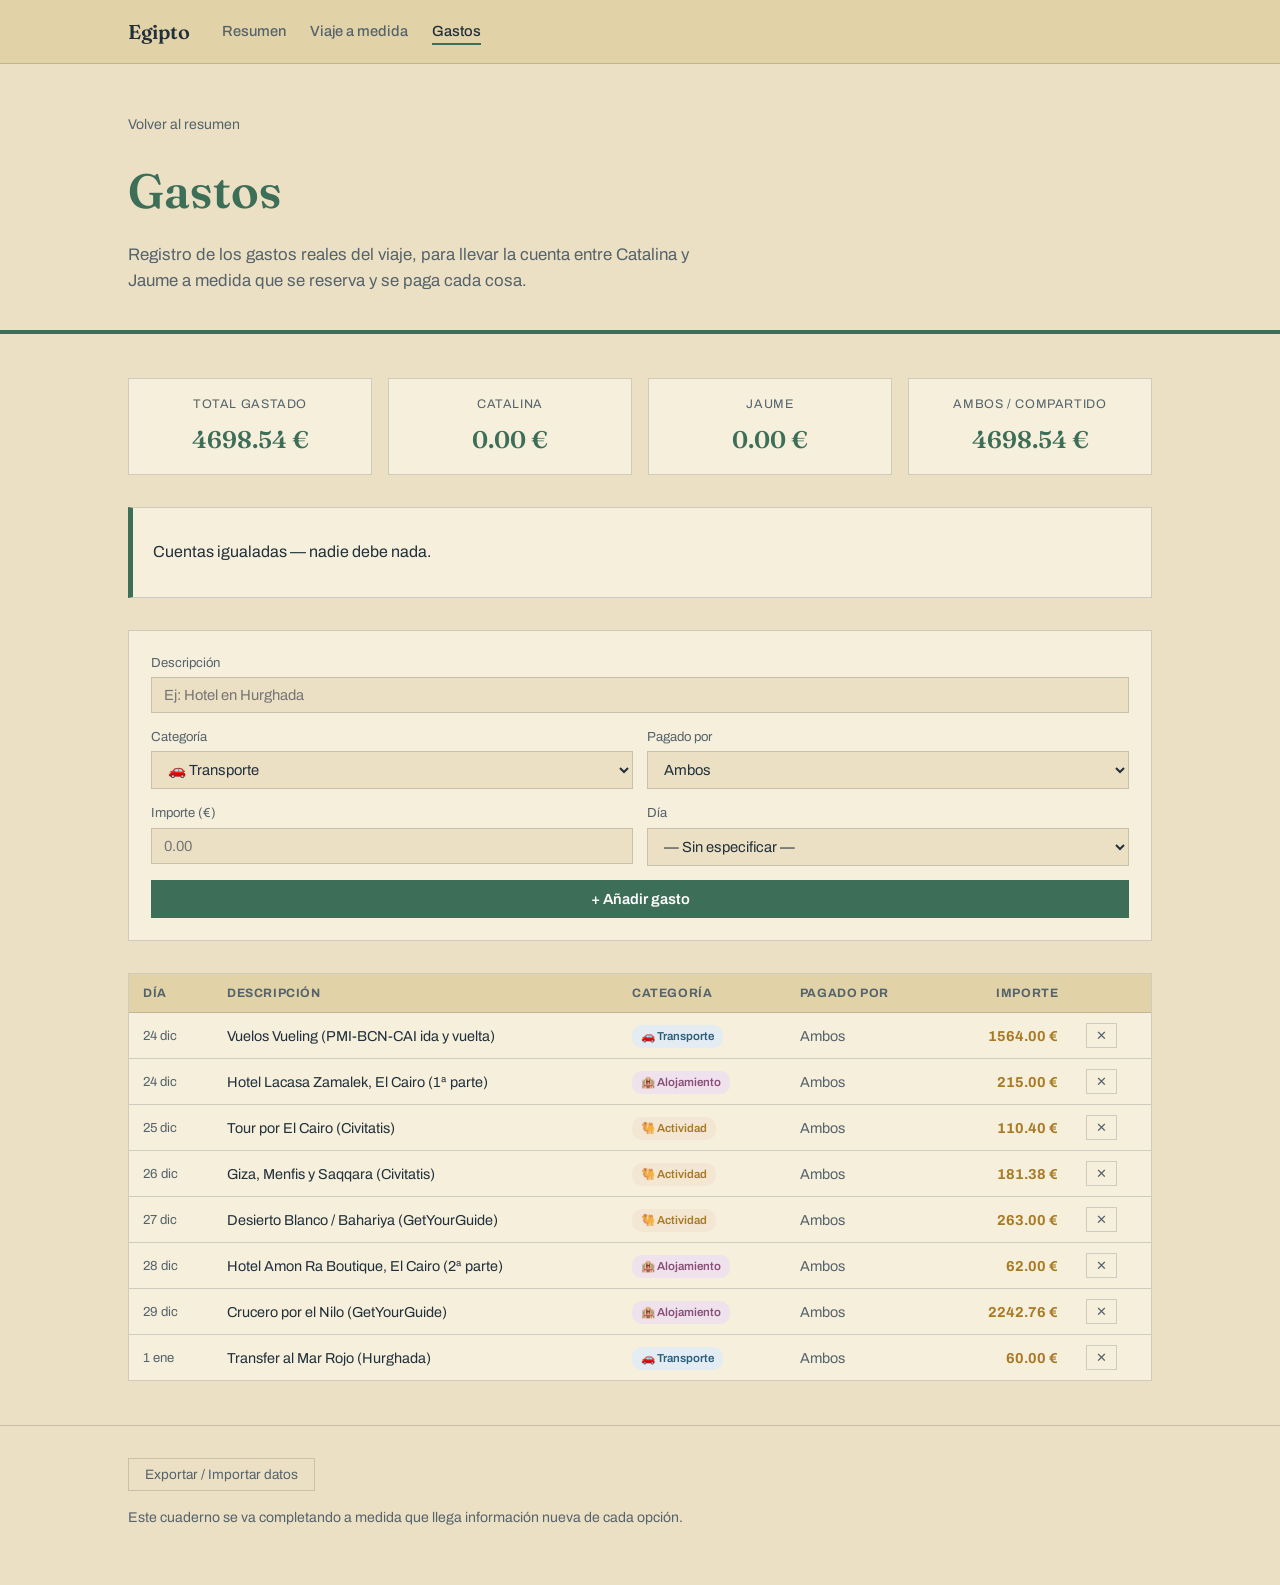
==== gastos.html @ d725f5ef "changes" ====
<!DOCTYPE html>
<html lang="es">
<head>
<meta charset="UTF-8">
<meta name="viewport" content="width=device-width, initial-scale=1.0">
<title>Gastos — Egipto</title>
<link rel="preconnect" href="https://fonts.googleapis.com">
<link rel="preconnect" href="https://fonts.gstatic.com" crossorigin>
<link href="https://fonts.googleapis.com/css2?family=Fraunces:opsz,wght@9..144,300;9..144,500;9..144,600;9..144,700&family=Archivo:wght@400;500;600;700&display=swap" rel="stylesheet">
<link rel="stylesheet" href="styles.css">
</head>
<body>

  <nav class="topnav">
    <div class="wrap nav-inner">
      <a class="brand" href="index.html">Egipto</a>
      <ul>
        <li><a class="page-link" href="index.html">Resumen</a></li>
        <li><a class="page-link" href="viaje-a-medida.html" style="--accent: var(--carnelian)">Viaje a medida</a></li>
        <li><a class="page-link active" href="gastos.html" style="--accent: var(--malachite)">Gastos</a></li>
      </ul>
    </div>
  </nav>

  <header class="detail-hero" style="--accent: var(--malachite)">
    <div class="wrap">
      <a class="back" href="index.html">Volver al resumen</a>
      <h1>Gastos</h1>
      <p class="lede">Registro de los gastos reales del viaje, para llevar la cuenta entre Catalina y Jaume a medida que se reserva y se paga cada cosa.</p>
    </div>
  </header>

  <section class="detail-section">
    <div class="wrap">

      <div class="gastos-stats" id="gastos-stats" style="--accent: var(--malachite)">
        <div class="gasto-stat">
          <div class="stat-label">Total gastado</div>
          <div class="stat-val" id="stat-total">0 €</div>
        </div>
        <div class="gasto-stat">
          <div class="stat-label">Catalina</div>
          <div class="stat-val" id="stat-cata">0 €</div>
        </div>
        <div class="gasto-stat">
          <div class="stat-label">Jaume</div>
          <div class="stat-val" id="stat-jaume">0 €</div>
        </div>
        <div class="gasto-stat">
          <div class="stat-label">Ambos / compartido</div>
          <div class="stat-val" id="stat-ambos">0 €</div>
        </div>
      </div>

      <div class="settle-box" id="settle-box" style="--accent: var(--malachite)">
        <p id="settle-text">Añade gastos para calcular quién debe dinero a quién.</p>
      </div>

      <div class="gastos-form" style="--accent: var(--malachite)">
        <div class="full">
          <label>Descripción</label>
          <input type="text" id="g-desc" placeholder="Ej: Hotel en Hurghada">
        </div>
        <div>
          <label>Categoría</label>
          <select id="g-cat">
            <option value="transporte">🚗 Transporte</option>
            <option value="alojamiento">🏨 Alojamiento</option>
            <option value="actividad">🐫 Actividad / Entrada</option>
            <option value="comida">🍽️ Comida</option>
            <option value="compras">🛍️ Compras</option>
            <option value="otro">📦 Otro</option>
          </select>
        </div>
        <div>
          <label>Pagado por</label>
          <select id="g-quien">
            <option value="ambos">Ambos</option>
            <option value="cata">Catalina</option>
            <option value="jaume">Jaume</option>
          </select>
        </div>
        <div>
          <label>Importe (€)</label>
          <input type="number" id="g-importe" placeholder="0.00" min="0" step="0.01">
        </div>
        <div>
          <label>Día</label>
          <select id="g-dia">
            <option value="">— Sin especificar —</option>
            <option value="24 dic">24 dic — Llegada a El Cairo</option>
            <option value="25 dic">25 dic — Tour por El Cairo</option>
            <option value="26 dic">26 dic — Giza, Menfis y Saqqara</option>
            <option value="27 dic">27 dic — Salida al desierto</option>
            <option value="28 dic">28 dic — Regreso a El Cairo</option>
            <option value="29 dic">29 dic — Comienzo del crucero</option>
            <option value="30 dic">30 dic — Crucero por el Nilo</option>
            <option value="31 dic">31 dic — Crucero por el Nilo</option>
            <option value="1 ene">1 ene — Traslado a Hurghada</option>
            <option value="2 ene">2 ene — Hurghada (quad)</option>
            <option value="3 ene">3 ene — Hurghada (snorkel)</option>
            <option value="4 ene">4 ene — Hurghada</option>
            <option value="5 ene">5 ene — Vuelo de regreso</option>
          </select>
        </div>
        <div class="full">
          <button class="btn-add" onclick="addGasto()">+ Añadir gasto</button>
        </div>
      </div>

      <div class="gastos-table-wrap">
        <table class="gastos-table">
          <thead>
            <tr>
              <th>Día</th>
              <th>Descripción</th>
              <th>Categoría</th>
              <th>Pagado por</th>
              <th style="text-align:right;">Importe</th>
              <th></th>
            </tr>
          </thead>
          <tbody id="gastos-body"></tbody>
        </table>
        <div id="empty-gastos" class="empty-gastos">Aún no hay gastos registrados.</div>
      </div>

    </div>
  </section>

  <footer>
    <div class="wrap">
      <button class="sync-toggle" onclick="toggleSync()">Exportar / Importar datos</button>
      <div id="sync-panel" hidden>
        <div class="sync-box">
          <div class="sync-col">
            <p class="sync-label">Exportar — copia este texto y guárdalo o envíatelo</p>
            <textarea id="export-area" readonly rows="5" placeholder="Pulsa el botón para generar..."></textarea>
            <div style="display:flex; gap:8px; margin-top:8px;">
              <button class="btn-sync" onclick="doExport()">Generar</button>
              <button class="btn-sync" onclick="copyExport()">Copiar</button>
            </div>
          </div>
          <div class="sync-col">
            <p class="sync-label">Importar — pega aquí los datos del otro dispositivo</p>
            <textarea id="import-area" rows="5" placeholder="Pega aquí el texto exportado..."></textarea>
            <div style="margin-top:8px;">
              <button class="btn-sync btn-import" onclick="doImport()">Importar y aplicar</button>
            </div>
          </div>
        </div>
      </div>
      <p style="margin-top:16px;">Este cuaderno se va completando a medida que llega información nueva de cada opción.</p>
    </div>
  </footer>

<script>
const GASTOS_KEY = 'egipto_gastos';

const GASTOS_SEED = [
  { id: 1, desc: 'Vuelos Vueling (PMI-BCN-CAI ida y vuelta)', cat: 'transporte', quien: 'ambos', importe: 1564.00, dia: '24 dic' },
  { id: 2, desc: 'Hotel Lacasa Zamalek, El Cairo (1ª parte)', cat: 'alojamiento', quien: 'ambos', importe: 215.00, dia: '24 dic' },
  { id: 3, desc: 'Tour por El Cairo (Civitatis)', cat: 'actividad', quien: 'ambos', importe: 110.40, dia: '25 dic' },
  { id: 4, desc: 'Giza, Menfis y Saqqara (Civitatis)', cat: 'actividad', quien: 'ambos', importe: 181.38, dia: '26 dic' },
  { id: 5, desc: 'Desierto Blanco / Bahariya (GetYourGuide)', cat: 'actividad', quien: 'ambos', importe: 263.00, dia: '27 dic' },
  { id: 6, desc: 'Hotel Amon Ra Boutique, El Cairo (2ª parte)', cat: 'alojamiento', quien: 'ambos', importe: 62.00, dia: '28 dic' },
  { id: 7, desc: 'Crucero por el Nilo (GetYourGuide)', cat: 'alojamiento', quien: 'ambos', importe: 2242.76, dia: '29 dic' },
  { id: 8, desc: 'Transfer al Mar Rojo (Hurghada)', cat: 'transporte', quien: 'ambos', importe: 60.00, dia: '1 ene' },
];

function getGastos() {
  const stored = localStorage.getItem(GASTOS_KEY);
  if (stored === null) {
    saveGastos(GASTOS_SEED);
    return GASTOS_SEED;
  }
  return JSON.parse(stored);
}
function saveGastos(arr) {
  localStorage.setItem(GASTOS_KEY, JSON.stringify(arr));
}

const CAT_LABELS = {
  comida: '🍽️ Comida', transporte: '🚗 Transporte', actividad: '🐫 Actividad',
  alojamiento: '🏨 Alojamiento', compras: '🛍️ Compras', otro: '📦 Otro'
};
const QUIEN_LABELS = { ambos: 'Ambos', cata: 'Catalina', jaume: 'Jaume' };

function addGasto() {
  const desc = document.getElementById('g-desc').value.trim();
  const cat = document.getElementById('g-cat').value;
  const quien = document.getElementById('g-quien').value;
  const importe = parseFloat(document.getElementById('g-importe').value);
  const dia = document.getElementById('g-dia').value;
  if (!desc || isNaN(importe) || importe <= 0) {
    alert('Añade una descripción y un importe válido.');
    return;
  }
  const gastos = getGastos();
  gastos.push({ id: Date.now(), desc, cat, quien, importe, dia });
  saveGastos(gastos);
  document.getElementById('g-desc').value = '';
  document.getElementById('g-importe').value = '';
  document.getElementById('g-dia').value = '';
  renderGastos();
}
function deleteGasto(id) {
  saveGastos(getGastos().filter(g => g.id !== id));
  renderGastos();
}
function renderGastos() {
  const gastos = getGastos();
  const body = document.getElementById('gastos-body');
  const empty = document.getElementById('empty-gastos');
  body.innerHTML = '';
  empty.style.display = gastos.length === 0 ? 'block' : 'none';

  let total = 0, cata = 0, jaume = 0, ambos = 0;
  gastos.forEach(g => {
    total += g.importe;
    if (g.quien === 'cata') cata += g.importe;
    else if (g.quien === 'jaume') jaume += g.importe;
    else ambos += g.importe;

    const tr = document.createElement('tr');
    tr.innerHTML = `
      <td style="color:var(--ink-soft); font-size:0.82rem;">${g.dia || '—'}</td>
      <td>${g.desc}</td>
      <td><span class="cat-badge cat-${g.cat}">${CAT_LABELS[g.cat]}</span></td>
      <td style="color:var(--ink-soft);">${QUIEN_LABELS[g.quien]}</td>
      <td style="text-align:right; font-weight:700; color: var(--ochre);">${g.importe.toFixed(2)} €</td>
      <td><button class="btn-del" onclick="deleteGasto(${g.id})">✕</button></td>
    `;
    body.appendChild(tr);
  });

  const fmt = n => n.toFixed(2) + ' €';
  document.getElementById('stat-total').textContent = fmt(total);
  document.getElementById('stat-cata').textContent = fmt(cata);
  document.getElementById('stat-jaume').textContent = fmt(jaume);
  document.getElementById('stat-ambos').textContent = fmt(ambos);

  renderSettle(cata, jaume);
}

function renderSettle(cata, jaume) {
  const settleText = document.getElementById('settle-text');
  const diff = cata - jaume;
  const settle = Math.abs(diff) / 2;
  if (settle < 0.005) {
    settleText.innerHTML = 'Cuentas igualadas — nadie debe nada.';
  } else if (diff > 0) {
    settleText.innerHTML = `<strong>Jaume</strong> debe <strong>${settle.toFixed(2)} €</strong> a <strong>Catalina</strong>.`;
  } else {
    settleText.innerHTML = `<strong>Catalina</strong> debe <strong>${settle.toFixed(2)} €</strong> a <strong>Jaume</strong>.`;
  }
}

function toggleSync() {
  document.getElementById('sync-panel').hidden = !document.getElementById('sync-panel').hidden;
}
function doExport() {
  const v = localStorage.getItem(GASTOS_KEY);
  document.getElementById('export-area').value = v || '[]';
}
function copyExport() {
  const area = document.getElementById('export-area');
  if (!area.value) doExport();
  navigator.clipboard.writeText(area.value).then(() => alert('¡Copiado al portapapeles!')).catch(() => {
    area.select(); document.execCommand('copy'); alert('¡Copiado!');
  });
}
function doImport() {
  const text = document.getElementById('import-area').value.trim();
  if (!text) { alert('Pega primero los datos exportados.'); return; }
  try {
    const data = JSON.parse(text);
    saveGastos(data);
    renderGastos();
    document.getElementById('import-area').value = '';
    alert('✅ Datos importados.');
  } catch (e) {
    alert('❌ El texto no es válido. Asegúrate de copiar el texto completo.');
  }
}

renderGastos();
</script>

</body>
</html>
---- styles.css ----
:root {
  --paper: #ece0c4;
  --paper-deep: #e2d2a8;
  --card: #f5efdc;
  --ink: #21303a;
  --ink-soft: #55636b;
  --line: rgba(33, 48, 58, 0.18);

  --lapis: #2d5d7b;
  --carnelian: #a23e33;
  --malachite: #3c6e58;
  --ochre: #a97a24;
}

* { box-sizing: border-box; }

@media (prefers-reduced-motion: reduce) {
  * { animation: none !important; transition: none !important; }
}

body {
  margin: 0;
  background: var(--paper);
  color: var(--ink);
  font-family: 'Archivo', sans-serif;
  line-height: 1.55;
}

h1, h2, h3 { font-family: 'Fraunces', serif; font-weight: 600; margin: 0; }

a { color: var(--lapis); }

:focus-visible {
  outline: 2px solid var(--ink);
  outline-offset: 3px;
}

.wrap {
  max-width: 1080px;
  margin: 0 auto;
  padding: 0 28px;
}

/* ---------- NAV ---------- */

.topnav {
  background: var(--paper-deep);
  border-bottom: 1px solid var(--line);
  position: sticky;
  top: 0;
  z-index: 10;
}

.nav-inner {
  display: flex;
  align-items: center;
  gap: 32px;
  flex-wrap: wrap;
  padding: 16px 28px;
}

.brand {
  font-family: 'Fraunces', serif;
  font-weight: 600;
  font-size: 1.25rem;
  color: var(--ink);
  text-decoration: none;
  white-space: nowrap;
}

.topnav ul {
  list-style: none;
  display: flex;
  gap: 24px;
  flex-wrap: wrap;
  margin: 0;
  padding: 0;
}

.topnav a.page-link {
  color: var(--ink-soft);
  text-decoration: none;
  font-size: 0.92rem;
  font-weight: 500;
  padding-bottom: 4px;
  border-bottom: 2px solid transparent;
}

.topnav a.page-link:hover { color: var(--ink); }

.topnav a.page-link.active {
  color: var(--ink);
  border-bottom-color: var(--accent, var(--ink));
}

/* ---------- HERO (home) ---------- */

.hero { padding: 64px 0 44px; border-bottom: 1px solid var(--line); }

.hero h1 { font-size: clamp(2.6rem, 6vw, 4.2rem); letter-spacing: -0.01em; }

.hero p {
  max-width: 46ch;
  color: var(--ink-soft);
  font-size: 1.08rem;
  margin: 14px 0 0;
}

.nile { width: 100%; max-width: 640px; height: auto; margin-top: 32px; display: block; }

.updated { margin-top: 24px; font-size: 0.85rem; color: var(--ink-soft); font-style: italic; }

.empty { color: var(--ink-soft); font-style: italic; font-size: 0.9rem !important; }

.detail-link { font-size: 0.9rem; font-weight: 600; text-decoration: none; }
.detail-link:hover { text-decoration: underline; }

/* ---------- DETAIL PAGES ---------- */

.detail-hero {
  padding: 48px 0 36px;
  border-bottom: 4px solid var(--accent);
}

.detail-hero .back {
  display: inline-block;
  font-size: 0.88rem;
  color: var(--ink-soft);
  text-decoration: none;
  margin-bottom: 18px;
}
.detail-hero .back:hover { color: var(--ink); }

.detail-hero h1 { font-size: clamp(2rem, 5vw, 3rem); color: var(--accent); }

.detail-hero .lede {
  max-width: 60ch;
  color: var(--ink-soft);
  font-size: 1.05rem;
  margin: 14px 0 0;
}

.detail-meta {
  display: flex;
  flex-wrap: wrap;
  gap: 32px;
  margin-top: 26px;
}

.detail-meta .label { font-size: 0.78rem; color: var(--ink-soft); margin: 0 0 3px; }
.detail-meta .value { font-size: 1.15rem; font-weight: 600; }

.detail-section { padding: 44px 0; border-bottom: 1px solid var(--line); }
.detail-section:last-of-type { border-bottom: none; }
.detail-section h2 { font-size: 1.4rem; margin-bottom: 20px; }

.day-list { list-style: none; margin: 0; padding: 0; }

.day-list li {
  display: grid;
  grid-template-columns: 120px 1fr;
  gap: 20px;
  padding: 16px 0;
  border-top: 1px solid var(--line);
}
.day-list li:first-child { border-top: none; }

.day-list .day-date {
  font-weight: 600;
  color: var(--accent);
  font-size: 0.9rem;
}

.day-list .day-title { font-weight: 600; margin: 0 0 4px; }
.day-list .day-body { margin: 0; color: var(--ink-soft); font-size: 0.94rem; }

@media (max-width: 620px) {
  .day-list li { grid-template-columns: 1fr; gap: 4px; }
}

.two-col {
  display: grid;
  grid-template-columns: 1fr 1fr;
  gap: 28px;
}
@media (max-width: 620px) { .two-col { grid-template-columns: 1fr; } }

.two-col h3 { font-size: 1rem; margin-bottom: 10px; }
.two-col ul { margin: 0; padding-left: 20px; }
.two-col li { margin-bottom: 6px; font-size: 0.94rem; }

.optionals-grid {
  display: grid;
  grid-template-columns: repeat(2, 1fr);
  gap: 18px;
}
@media (max-width: 720px) { .optionals-grid { grid-template-columns: 1fr; } }

.optional-card {
  background: var(--card);
  border: 1px solid var(--line);
  padding: 16px 18px;
}
.optional-card .opt-head {
  display: flex;
  justify-content: space-between;
  align-items: baseline;
  gap: 12px;
  margin-bottom: 6px;
}
.optional-card h3 { font-size: 1rem; }
.optional-card .price { font-weight: 600; color: var(--accent); white-space: nowrap; }
.optional-card p { margin: 0; font-size: 0.9rem; color: var(--ink-soft); }

.price-table { width: 100%; border-collapse: collapse; font-size: 0.95rem; }
.price-table td { padding: 8px 0; border-bottom: 1px solid var(--line); }
.price-table td:last-child { text-align: right; font-weight: 600; }
.price-table tr.total td { font-weight: 700; font-size: 1.1rem; border-bottom: none; padding-top: 14px; }

.notes-list { margin: 0; padding-left: 20px; }
.notes-list li { margin-bottom: 8px; font-size: 0.94rem; color: var(--ink-soft); }

/* ---------- GASTOS ---------- */

.gastos-stats {
  display: grid;
  grid-template-columns: repeat(auto-fit, minmax(160px, 1fr));
  gap: 16px;
  margin-bottom: 32px;
}

.gasto-stat {
  background: var(--card);
  border: 1px solid var(--line);
  padding: 16px 18px;
  text-align: center;
}

.gasto-stat .stat-label {
  font-size: 0.78rem;
  color: var(--ink-soft);
  text-transform: uppercase;
  letter-spacing: 0.05em;
  margin-bottom: 6px;
}

.gasto-stat .stat-val {
  font-family: 'Fraunces', serif;
  font-size: 1.5rem;
  font-weight: 600;
  color: var(--accent, var(--ink));
}

.settle-box {
  background: var(--card);
  border: 1px solid var(--line);
  border-left: 5px solid var(--accent, var(--malachite));
  padding: 16px 20px;
  margin-bottom: 32px;
  font-size: 1rem;
}
.settle-box strong { color: var(--accent, var(--malachite)); }

.gastos-form {
  background: var(--card);
  border: 1px solid var(--line);
  padding: 22px;
  margin-bottom: 32px;
  display: grid;
  grid-template-columns: 1fr 1fr;
  gap: 14px;
}
.gastos-form .full { grid-column: 1 / -1; }

.gastos-form label {
  font-size: 0.82rem;
  color: var(--ink-soft);
  display: block;
  margin-bottom: 4px;
}

.gastos-form input,
.gastos-form select {
  width: 100%;
  background: var(--paper);
  border: 1px solid var(--line);
  padding: 9px 12px;
  color: var(--ink);
  font-family: 'Archivo', sans-serif;
  font-size: 0.92rem;
  outline: none;
}
.gastos-form input:focus,
.gastos-form select:focus { border-color: var(--accent, var(--ink)); }

.btn-add {
  background: var(--accent, var(--malachite));
  color: #fff;
  border: none;
  padding: 11px 20px;
  font-size: 0.92rem;
  font-weight: 600;
  font-family: 'Archivo', sans-serif;
  cursor: pointer;
  width: 100%;
}
.btn-add:hover { opacity: 0.88; }

.gastos-table-wrap { overflow-x: auto; border: 1px solid var(--line); background: var(--card); }

.gastos-table { width: 100%; border-collapse: collapse; font-size: 0.9rem; min-width: 640px; }

.gastos-table th {
  text-align: left;
  padding: 10px 14px;
  color: var(--ink-soft);
  font-size: 0.76rem;
  text-transform: uppercase;
  letter-spacing: 0.05em;
  border-bottom: 1px solid var(--line);
  background: var(--paper-deep);
}

.gastos-table td { padding: 10px 14px; border-bottom: 1px solid var(--line); vertical-align: middle; }
.gastos-table tr:last-child td { border-bottom: none; }

.cat-badge { display: inline-block; font-size: 0.72rem; padding: 3px 9px; border-radius: 10px; font-weight: 600; }
.cat-comida       { background: #e4efe6; color: #3c6e58; }
.cat-transporte   { background: #e2ecf2; color: #2d5d7b; }
.cat-actividad    { background: #f3e7d4; color: #a97a24; }
.cat-alojamiento  { background: #efe2ec; color: #8a4f78; }
.cat-compras      { background: #f5e0dd; color: #a23e33; }
.cat-otro         { background: #eae6da; color: #55636b; }

.btn-del {
  background: none;
  border: 1px solid var(--line);
  color: var(--ink-soft);
  padding: 4px 9px;
  cursor: pointer;
  font-size: 0.8rem;
}
.btn-del:hover { border-color: var(--carnelian); color: var(--carnelian); }

.empty-gastos { text-align: center; color: var(--ink-soft); font-style: italic; padding: 40px 0; }

.sync-toggle {
  background: none;
  border: 1px solid var(--line);
  color: var(--ink-soft);
  padding: 8px 16px;
  font-size: 0.85rem;
  cursor: pointer;
  font-family: 'Archivo', sans-serif;
}
.sync-toggle:hover { color: var(--ink); }

.sync-box { display: grid; grid-template-columns: 1fr 1fr; gap: 20px; margin-top: 16px; }
@media (max-width: 620px) { .sync-box { grid-template-columns: 1fr; } }

.sync-label { font-size: 0.82rem; color: var(--ink-soft); margin: 0 0 8px; }

.sync-box textarea {
  width: 100%;
  background: var(--paper);
  border: 1px solid var(--line);
  padding: 10px;
  color: var(--ink);
  font-family: monospace;
  font-size: 0.78rem;
  resize: vertical;
}

.btn-sync {
  background: var(--card);
  border: 1px solid var(--line);
  color: var(--ink);
  padding: 8px 14px;
  font-size: 0.85rem;
  cursor: pointer;
  font-family: 'Archivo', sans-serif;
}
.btn-sync:hover { border-color: var(--ink); }
.btn-import { background: var(--malachite); color: #fff; border-color: var(--malachite); }

/* ---------- FOOTER ---------- */

footer { padding: 32px 0 56px; border-top: 1px solid var(--line); }
footer p { color: var(--ink-soft); font-size: 0.88rem; margin: 0; }
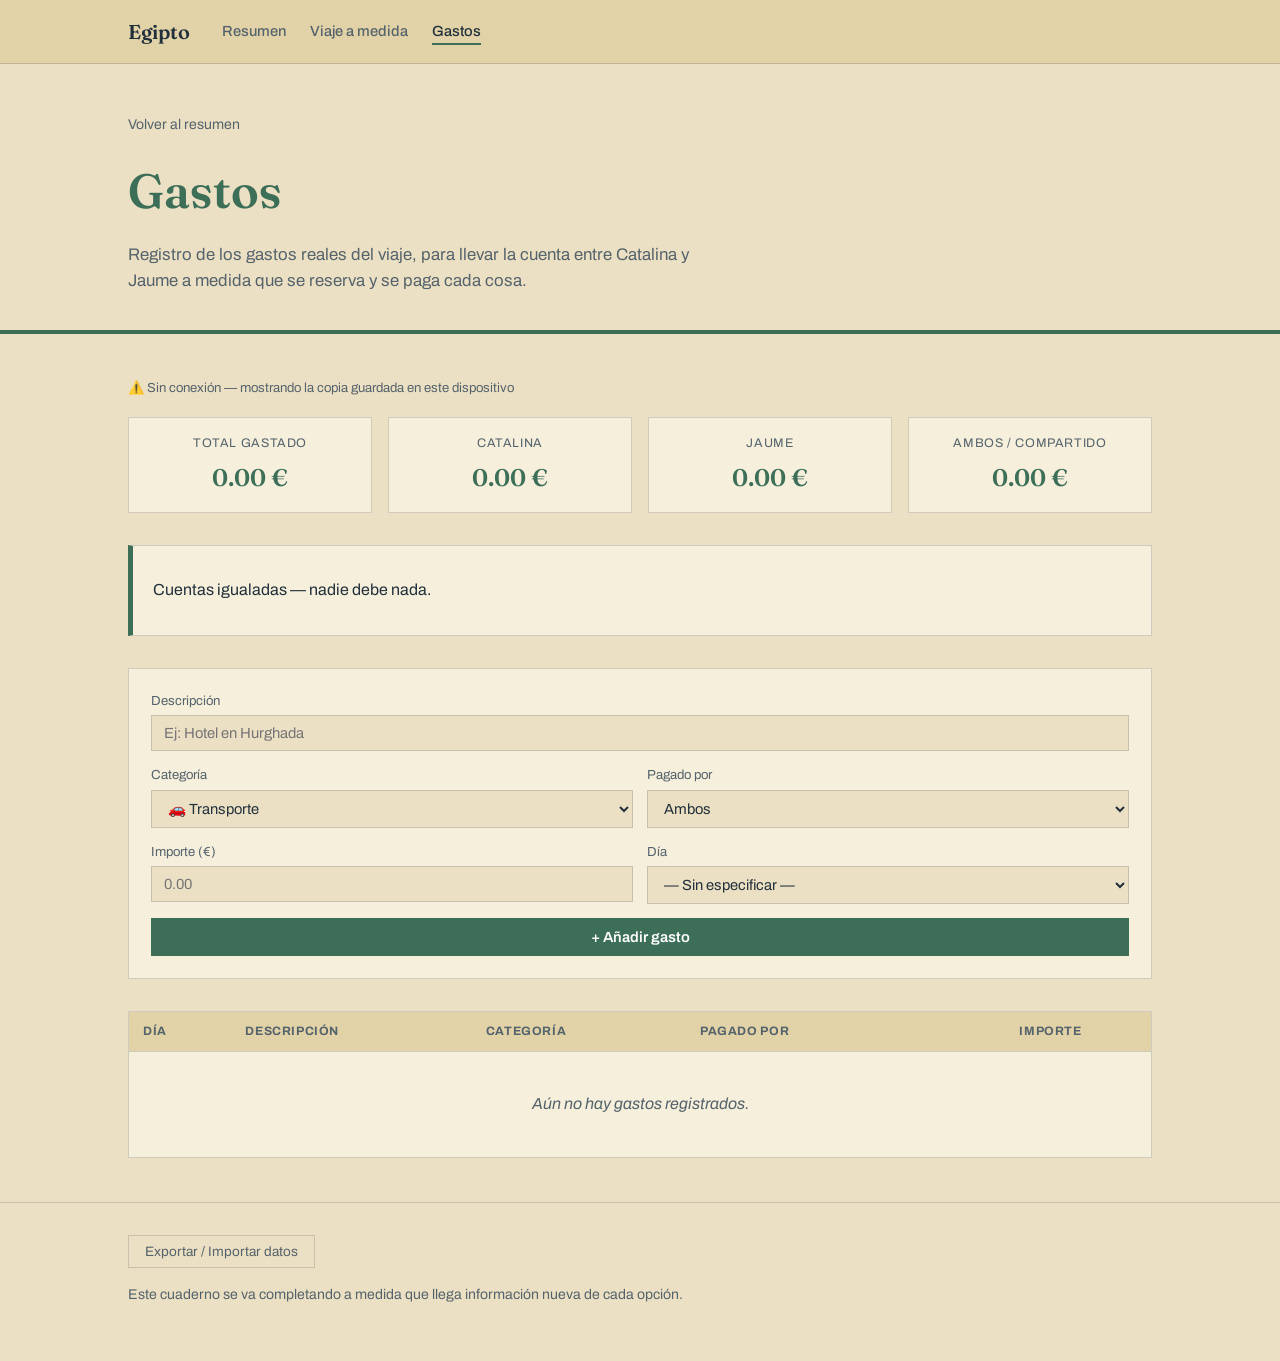
==== commit acf3bcf0: "gastos" ====
--- a/gastos.html
+++ b/gastos.html
@@ -32,6 +32,8 @@
 
   <section class="detail-section">
     <div class="wrap">
+
+      <p class="sync-status" id="sync-status">🔄 Sincronizando…</p>
 
       <div class="gastos-stats" id="gastos-stats" style="--accent: var(--malachite)">
         <div class="gasto-stat">
@@ -157,16 +159,7 @@
 <script>
 const GASTOS_KEY = 'egipto_gastos';
 
-const GASTOS_SEED = [
-  { id: 1, desc: 'Vuelos Vueling (PMI-BCN-CAI ida y vuelta)', cat: 'transporte', quien: 'ambos', importe: 1564.00, dia: '24 dic' },
-  { id: 2, desc: 'Hotel Lacasa Zamalek, El Cairo (1ª parte)', cat: 'alojamiento', quien: 'ambos', importe: 215.00, dia: '24 dic' },
-  { id: 3, desc: 'Tour por El Cairo (Civitatis)', cat: 'actividad', quien: 'ambos', importe: 110.40, dia: '25 dic' },
-  { id: 4, desc: 'Giza, Menfis y Saqqara (Civitatis)', cat: 'actividad', quien: 'ambos', importe: 181.38, dia: '26 dic' },
-  { id: 5, desc: 'Desierto Blanco / Bahariya (GetYourGuide)', cat: 'actividad', quien: 'ambos', importe: 263.00, dia: '27 dic' },
-  { id: 6, desc: 'Hotel Amon Ra Boutique, El Cairo (2ª parte)', cat: 'alojamiento', quien: 'ambos', importe: 62.00, dia: '28 dic' },
-  { id: 7, desc: 'Crucero por el Nilo (GetYourGuide)', cat: 'alojamiento', quien: 'ambos', importe: 2242.76, dia: '29 dic' },
-  { id: 8, desc: 'Transfer al Mar Rojo (Hurghada)', cat: 'transporte', quien: 'ambos', importe: 60.00, dia: '1 ene' },
-];
+const GASTOS_SEED = [];
 
 function getGastos() {
   const stored = localStorage.getItem(GASTOS_KEY);
@@ -203,13 +196,18 @@
   document.getElementById('g-importe').value = '';
   document.getElementById('g-dia').value = '';
   renderGastos();
+  syncNow();
 }
 function deleteGasto(id) {
-  saveGastos(getGastos().filter(g => g.id !== id));
+  const gastos = getGastos();
+  const g = gastos.find(x => x.id === id);
+  if (g) g.deleted = true;
+  saveGastos(gastos);
   renderGastos();
+  syncNow();
 }
 function renderGastos() {
-  const gastos = getGastos();
+  const gastos = getGastos().filter(g => !g.deleted);
   const body = document.getElementById('gastos-body');
   const empty = document.getElementById('empty-gastos');
   body.innerHTML = '';
@@ -275,16 +273,73 @@
   if (!text) { alert('Pega primero los datos exportados.'); return; }
   try {
     const data = JSON.parse(text);
-    saveGastos(data);
+    saveGastos(mergeGastos(getGastos(), data));
     renderGastos();
     document.getElementById('import-area').value = '';
-    alert('✅ Datos importados.');
+    alert('✅ Datos importados y combinados.');
+    syncNow();
   } catch (e) {
     alert('❌ El texto no es válido. Asegúrate de copiar el texto completo.');
   }
 }
 
+/* ---------- Sincronización automática entre dispositivos (jsonbin.io) ---------- */
+
+const JSONBIN_ID = '6a9d3611da38895dfe3f314c';
+const JSONBIN_KEY = '$2a$10$SyL.bKAGgJ6lYQzMZgRiDunkPW7GZPWH2V5Db.rBOTPYkPyAX/IRy';
+const JSONBIN_URL = `https://api.jsonbin.io/v3/b/${JSONBIN_ID}`;
+
+function setSyncStatus(text) {
+  const el = document.getElementById('sync-status');
+  if (el) el.textContent = text;
+}
+
+// Combina dos listas de gastos por id. Un gasto marcado como borrado en
+// cualquiera de las dos copias queda borrado en el resultado, para que
+// sincronizar nunca "resucite" un gasto eliminado en otro dispositivo.
+function mergeGastos(a, b) {
+  const map = new Map();
+  [...a, ...b].forEach(g => {
+    const existing = map.get(g.id);
+    if (!existing) { map.set(g.id, g); return; }
+    map.set(g.id, (existing.deleted || g.deleted) ? { ...existing, ...g, deleted: true } : g);
+  });
+  return Array.from(map.values()).sort((x, y) => x.id - y.id);
+}
+
+async function syncNow() {
+  try {
+    setSyncStatus('🔄 Sincronizando…');
+    const getRes = await fetch(`${JSONBIN_URL}/latest?t=${Date.now()}`, {
+      headers: { 'X-Bin-Meta': 'false' }, cache: 'no-store'
+    });
+    if (!getRes.ok) throw new Error('No se pudo leer la nube');
+    const remoteData = await getRes.json();
+    const remoteGastos = Array.isArray(remoteData.gastos) ? remoteData.gastos : [];
+
+    const merged = mergeGastos(getGastos(), remoteGastos);
+    saveGastos(merged);
+    renderGastos();
+
+    const putRes = await fetch(JSONBIN_URL, {
+      method: 'PUT',
+      headers: { 'Content-Type': 'application/json', 'X-Master-Key': JSONBIN_KEY },
+      body: JSON.stringify({ gastos: merged, updatedAt: Date.now() })
+    });
+    if (!putRes.ok) throw new Error('No se pudo guardar en la nube');
+
+    setSyncStatus('☁️ Sincronizado con Catalina y Jaume');
+  } catch (e) {
+    setSyncStatus('⚠️ Sin conexión — mostrando la copia guardada en este dispositivo');
+  }
+}
+
 renderGastos();
+syncNow();
+setInterval(syncNow, 20000);
+document.addEventListener('visibilitychange', () => {
+  if (document.visibilityState === 'visible') syncNow();
+});
 </script>
 
 </body>
--- a/styles.css
+++ b/styles.css
@@ -222,6 +222,12 @@
 
 /* ---------- GASTOS ---------- */
 
+.sync-status {
+  font-size: 0.82rem;
+  color: var(--ink-soft);
+  margin: 0 0 18px;
+}
+
 .gastos-stats {
   display: grid;
   grid-template-columns: repeat(auto-fit, minmax(160px, 1fr));
